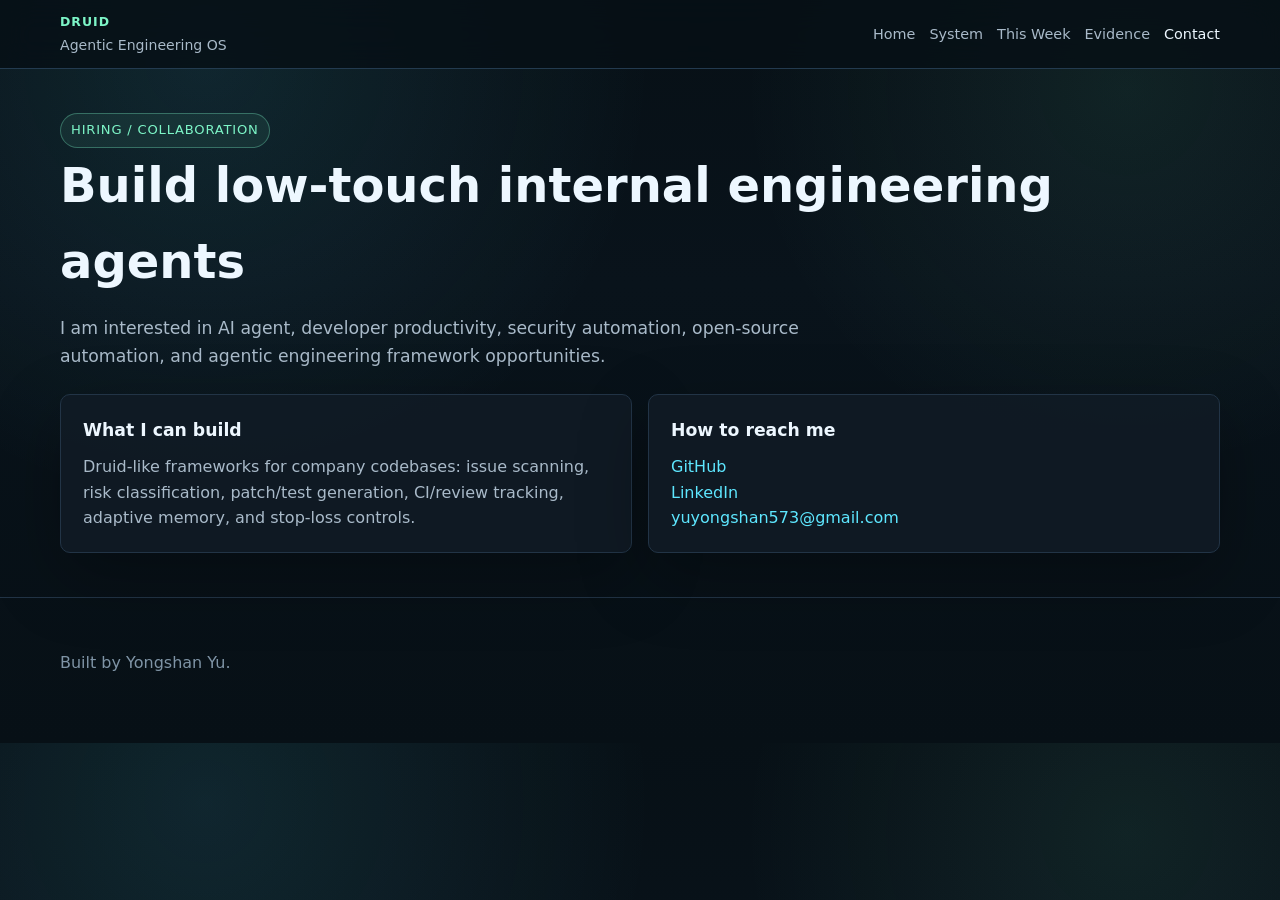
==== docs/contact.html @ bffdb19b "Launch Druid flagship portfolio" ====
<!doctype html>
<html lang="en">
<head>
  <meta charset="utf-8">
  <meta name="viewport" content="width=device-width, initial-scale=1">
  <title>Contact | Yongshan Yu</title>
  <meta name="description" content="Contact Yongshan Yu for agent framework, AI-assisted engineering workflow, developer productivity, and open-source automation opportunities.">
  <link rel="stylesheet" href="assets/styles.css">
</head>
<body>
  <header class="nav">
    <div class="shell nav-inner">
      <a class="brand" href="index.html"><strong>Druid</strong><span>Agentic Engineering OS</span></a>
      <nav class="nav-links" aria-label="Primary navigation">
        <a href="index.html">Home</a>
        <a href="druid.html">System</a>
        <a href="week.html">This Week</a>
        <a href="evidence.html">Evidence</a>
        <a class="active" href="contact.html">Contact</a>
      </nav>
    </div>
  </header>

  <main>
    <section class="section">
      <div class="shell">
        <span class="eyebrow">Hiring / collaboration</span>
        <h2>Build low-touch internal engineering agents</h2>
        <p class="section-intro">I am interested in AI agent, developer productivity, security automation, open-source automation, and agentic engineering framework opportunities.</p>
        <div class="grid-2">
          <article class="proof-card">
            <h3>What I can build</h3>
            <p>Druid-like frameworks for company codebases: issue scanning, risk classification, patch/test generation, CI/review tracking, adaptive memory, and stop-loss controls.</p>
          </article>
          <article class="proof-card">
            <h3>How to reach me</h3>
            <p><a href="https://github.com/yyswhsccc">GitHub</a></p>
            <p><a href="https://www.linkedin.com/in/yongshan-yu-195771319/">LinkedIn</a></p>
            <p><a href="mailto:yuyongshan573@gmail.com">yuyongshan573@gmail.com</a></p>
          </article>
        </div>
      </div>
    </section>
  </main>

  <footer class="footer"><div class="shell"><p>Built by Yongshan Yu.</p></div></footer>
</body>
</html>
---- docs/assets/styles.css ----
:root {
  color-scheme: dark;
  --bg: #071016;
  --panel: #101b25;
  --panel-2: #0c151d;
  --line: #223446;
  --line-strong: #31506a;
  --text: #edf7ff;
  --muted: #a9bac9;
  --faint: #7f94a6;
  --cyan: #5ee7ff;
  --mint: #7df5c7;
  --amber: #ffd37a;
  --red: #ff9b9b;
  --shadow: 0 24px 70px rgba(0, 0, 0, 0.28);
}

* {
  box-sizing: border-box;
}

html {
  scroll-behavior: smooth;
}

body {
  margin: 0;
  background:
    radial-gradient(circle at 16% 8%, rgba(94, 231, 255, 0.10), transparent 28rem),
    radial-gradient(circle at 88% 12%, rgba(125, 245, 199, 0.08), transparent 24rem),
    linear-gradient(180deg, #071016 0%, #09131b 38%, #071016 100%);
  color: var(--text);
  font-family: Inter, ui-sans-serif, system-ui, -apple-system, BlinkMacSystemFont, "Segoe UI", sans-serif;
  line-height: 1.58;
}

a {
  color: var(--cyan);
  text-decoration: none;
}

a:hover {
  text-decoration: underline;
}

.shell {
  width: min(1160px, calc(100% - 32px));
  margin: 0 auto;
}

.nav {
  position: sticky;
  top: 0;
  z-index: 20;
  border-bottom: 1px solid rgba(49, 80, 106, 0.68);
  background: rgba(7, 16, 22, 0.84);
  backdrop-filter: blur(16px);
}

.nav-inner {
  display: flex;
  align-items: center;
  justify-content: space-between;
  gap: 18px;
  min-height: 68px;
}

.brand {
  display: flex;
  flex-direction: column;
  gap: 2px;
}

.brand strong {
  letter-spacing: 0.08em;
  text-transform: uppercase;
  font-size: 0.78rem;
  color: var(--mint);
}

.brand span {
  color: var(--muted);
  font-size: 0.88rem;
}

.nav-links {
  display: flex;
  flex-wrap: wrap;
  justify-content: flex-end;
  gap: 14px;
}

.nav-links a {
  color: var(--muted);
  font-size: 0.9rem;
}

.nav-links a:hover,
.nav-links a.active {
  color: var(--text);
}

.hero {
  padding: 72px 0 42px;
}

.hero-grid {
  display: grid;
  grid-template-columns: minmax(0, 1.12fr) minmax(320px, 0.88fr);
  gap: 26px;
  align-items: stretch;
}

.hero-panel {
  min-height: 480px;
  padding: 44px;
  border: 1px solid var(--line-strong);
  background:
    linear-gradient(135deg, rgba(16, 27, 37, 0.96), rgba(8, 16, 24, 0.94)),
    linear-gradient(90deg, rgba(94, 231, 255, 0.08), rgba(125, 245, 199, 0.04));
  box-shadow: var(--shadow);
  border-radius: 10px;
  position: relative;
  overflow: hidden;
}

.hero-panel::before {
  content: "";
  position: absolute;
  inset: 0;
  pointer-events: none;
  background-image:
    linear-gradient(rgba(94, 231, 255, 0.05) 1px, transparent 1px),
    linear-gradient(90deg, rgba(94, 231, 255, 0.05) 1px, transparent 1px);
  background-size: 38px 38px;
  mask-image: linear-gradient(90deg, black, transparent 72%);
}

.hero-content {
  position: relative;
  max-width: 720px;
}

.eyebrow {
  display: inline-flex;
  align-items: center;
  gap: 8px;
  padding: 6px 10px;
  border: 1px solid rgba(125, 245, 199, 0.32);
  color: var(--mint);
  background: rgba(125, 245, 199, 0.07);
  border-radius: 999px;
  font-size: 0.82rem;
  letter-spacing: 0.06em;
  text-transform: uppercase;
}

h1 {
  margin: 22px 0 18px;
  font-size: clamp(3rem, 7vw, 6.8rem);
  line-height: 0.9;
  letter-spacing: 0;
}

.lead {
  max-width: 780px;
  margin: 0;
  color: var(--muted);
  font-size: clamp(1.12rem, 2vw, 1.42rem);
}

.hero-actions {
  display: flex;
  flex-wrap: wrap;
  gap: 12px;
  margin-top: 30px;
}

.button {
  display: inline-flex;
  align-items: center;
  justify-content: center;
  min-height: 44px;
  padding: 0 16px;
  border-radius: 8px;
  border: 1px solid var(--line-strong);
  background: rgba(16, 27, 37, 0.84);
  color: var(--text);
  font-weight: 700;
}

.button.primary {
  border-color: rgba(94, 231, 255, 0.5);
  background: linear-gradient(135deg, rgba(94, 231, 255, 0.2), rgba(125, 245, 199, 0.12));
}

.metric-stack {
  display: grid;
  gap: 14px;
}

.metric-card,
.panel,
.proof-card {
  border: 1px solid var(--line);
  background: rgba(16, 27, 37, 0.88);
  border-radius: 10px;
  box-shadow: var(--shadow);
}

.metric-card {
  padding: 24px;
}

.metric-card .number {
  display: block;
  color: var(--text);
  font-size: 2.35rem;
  line-height: 1;
  font-weight: 850;
}

.metric-card .label {
  display: block;
  margin-top: 8px;
  color: var(--muted);
}

.metric-card.accent {
  border-color: rgba(94, 231, 255, 0.42);
}

.section {
  padding: 44px 0;
}

.section h2 {
  margin: 0 0 16px;
  font-size: clamp(1.8rem, 4vw, 3rem);
  letter-spacing: 0;
}

.section-intro {
  max-width: 840px;
  margin: 0 0 24px;
  color: var(--muted);
  font-size: 1.08rem;
}

.panel {
  padding: 28px;
}

.grid-3 {
  display: grid;
  grid-template-columns: repeat(3, minmax(0, 1fr));
  gap: 16px;
}

.grid-2 {
  display: grid;
  grid-template-columns: repeat(2, minmax(0, 1fr));
  gap: 16px;
}

.proof-card {
  padding: 22px;
}

.proof-card h3 {
  margin: 0 0 10px;
  font-size: 1.08rem;
}

.proof-card p {
  margin: 0;
  color: var(--muted);
}

.table-wrap {
  overflow-x: auto;
  border: 1px solid var(--line);
  border-radius: 10px;
  background: rgba(12, 21, 29, 0.78);
}

table {
  width: 100%;
  border-collapse: collapse;
  min-width: 760px;
}

th,
td {
  padding: 14px 16px;
  border-bottom: 1px solid rgba(34, 52, 70, 0.78);
  text-align: left;
  vertical-align: top;
}

th {
  color: var(--mint);
  font-size: 0.78rem;
  letter-spacing: 0.06em;
  text-transform: uppercase;
  background: rgba(12, 21, 29, 0.82);
}

td {
  color: var(--muted);
}

td strong {
  color: var(--text);
}

.tag-list {
  display: flex;
  flex-wrap: wrap;
  gap: 8px;
  margin-top: 14px;
}

.tag {
  display: inline-flex;
  align-items: center;
  min-height: 30px;
  padding: 0 10px;
  border: 1px solid rgba(94, 231, 255, 0.22);
  border-radius: 999px;
  color: var(--muted);
  background: rgba(94, 231, 255, 0.06);
  font-size: 0.88rem;
}

.diagram {
  width: 100%;
  margin-top: 8px;
}

.diagram svg {
  width: 100%;
  height: auto;
}

.timeline {
  display: grid;
  gap: 14px;
}

.timeline-item {
  display: grid;
  grid-template-columns: 150px minmax(0, 1fr);
  gap: 18px;
  padding: 18px;
  border: 1px solid var(--line);
  background: rgba(12, 21, 29, 0.72);
  border-radius: 10px;
}

.timeline-item time {
  color: var(--mint);
  font-weight: 800;
}

.timeline-item p {
  margin: 0;
  color: var(--muted);
}

.footer {
  padding: 36px 0 52px;
  border-top: 1px solid var(--line);
  color: var(--faint);
}

.notice {
  border-left: 3px solid var(--amber);
  padding: 12px 14px;
  background: rgba(255, 211, 122, 0.08);
  color: var(--muted);
  border-radius: 8px;
}

@media (max-width: 860px) {
  .nav-inner,
  .hero-grid,
  .grid-2,
  .grid-3 {
    grid-template-columns: 1fr;
  }

  .nav-inner {
    display: grid;
    align-items: start;
    padding: 14px 0;
  }

  .nav-links {
    justify-content: flex-start;
  }

  .hero {
    padding-top: 36px;
  }

  .hero-panel {
    min-height: auto;
    padding: 28px;
  }

  .timeline-item {
    grid-template-columns: 1fr;
  }
}
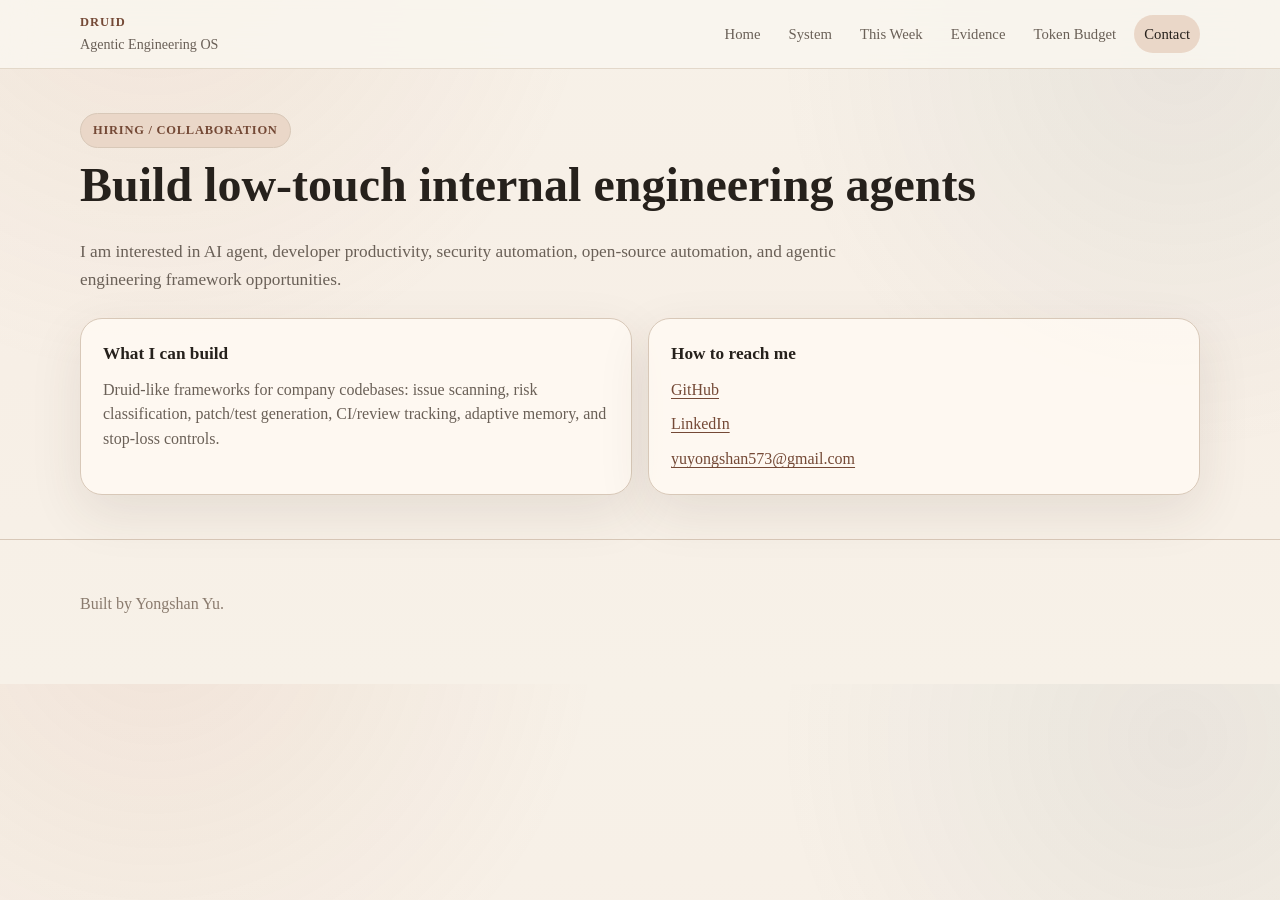
==== commit fdf37613: "Add token budget audit and full merged evidence board" ====
--- a/docs/contact.html
+++ b/docs/contact.html
@@ -16,6 +16,7 @@
         <a href="druid.html">System</a>
         <a href="week.html">This Week</a>
         <a href="evidence.html">Evidence</a>
+        <a href="token.html">Token Budget</a>
         <a class="active" href="contact.html">Contact</a>
       </nav>
     </div>
@@ -46,4 +47,3 @@
   <footer class="footer"><div class="shell"><p>Built by Yongshan Yu.</p></div></footer>
 </body>
 </html>
-
--- a/docs/assets/styles.css
+++ b/docs/assets/styles.css
@@ -1,18 +1,24 @@
 :root {
-  color-scheme: dark;
-  --bg: #071016;
-  --panel: #101b25;
-  --panel-2: #0c151d;
-  --line: #223446;
-  --line-strong: #31506a;
-  --text: #edf7ff;
-  --muted: #a9bac9;
-  --faint: #7f94a6;
-  --cyan: #5ee7ff;
-  --mint: #7df5c7;
-  --amber: #ffd37a;
-  --red: #ff9b9b;
-  --shadow: 0 24px 70px rgba(0, 0, 0, 0.28);
+  color-scheme: light;
+  --font-display: "Times New Roman", "Tiempos Headline", "Tiempos Text", "Iowan Old Style", Georgia, Cambria, serif;
+  --font-sans: "Times New Roman", "Tiempos Text", "Iowan Old Style", Georgia, Cambria, serif;
+  --font-body: "Times New Roman", "Tiempos Text", "Iowan Old Style", Georgia, Cambria, serif;
+  --bg: #f7f1e8;
+  --bg-soft: #eee2d4;
+  --panel: #fffaf2;
+  --panel-2: #f4e8d9;
+  --line: #d8c8b8;
+  --line-strong: #b99f8a;
+  --text: #26211c;
+  --muted: #6a6057;
+  --faint: #8a7b6e;
+  --accent: #b8694b;
+  --accent-dark: #744936;
+  --accent-soft: #ead7c8;
+  --ink: #191715;
+  --slate: #45515a;
+  --green: #657a56;
+  --shadow: 0 18px 52px rgba(72, 49, 35, 0.10);
 }
 
 * {
@@ -26,25 +32,55 @@
 body {
   margin: 0;
   background:
-    radial-gradient(circle at 16% 8%, rgba(94, 231, 255, 0.10), transparent 28rem),
-    radial-gradient(circle at 88% 12%, rgba(125, 245, 199, 0.08), transparent 24rem),
-    linear-gradient(180deg, #071016 0%, #09131b 38%, #071016 100%);
-  color: var(--text);
-  font-family: Inter, ui-sans-serif, system-ui, -apple-system, BlinkMacSystemFont, "Segoe UI", sans-serif;
-  line-height: 1.58;
+    radial-gradient(circle at 12% -10%, rgba(184, 105, 75, 0.10), transparent 28rem),
+    radial-gradient(circle at 92% 8%, rgba(69, 81, 90, 0.08), transparent 25rem),
+    linear-gradient(180deg, var(--bg) 0%, #f7efe6 54%, var(--bg) 100%);
+  color: var(--text);
+  font-family: var(--font-sans);
+  line-height: 1.54;
+  -webkit-font-smoothing: antialiased;
+  text-rendering: optimizeLegibility;
+}
+
+p,
+li,
+td,
+.lead,
+.section-intro,
+.metric-card .label,
+.timeline-item p,
+.proof-card p,
+.surface-card p,
+.callout p,
+.footer {
+  font-family: var(--font-body);
+}
+
+h1,
+h2,
+h3,
+.brand,
+.nav-links,
+.button,
+.eyebrow,
+.kicker,
+.metric-card .number,
+th {
+  font-family: var(--font-display);
 }
 
 a {
-  color: var(--cyan);
-  text-decoration: none;
+  color: var(--accent-dark);
+  text-decoration-thickness: 1px;
+  text-underline-offset: 3px;
 }
 
 a:hover {
-  text-decoration: underline;
+  color: var(--accent);
 }
 
 .shell {
-  width: min(1160px, calc(100% - 32px));
+  width: min(1120px, calc(100% - 32px));
   margin: 0 auto;
 }
 
@@ -52,30 +88,32 @@
   position: sticky;
   top: 0;
   z-index: 20;
-  border-bottom: 1px solid rgba(49, 80, 106, 0.68);
-  background: rgba(7, 16, 22, 0.84);
-  backdrop-filter: blur(16px);
+  border-bottom: 1px solid rgba(223, 209, 193, 0.82);
+  background: rgba(250, 246, 239, 0.86);
+  backdrop-filter: blur(18px);
 }
 
 .nav-inner {
   display: flex;
   align-items: center;
   justify-content: space-between;
-  gap: 18px;
+  gap: 22px;
   min-height: 68px;
 }
 
 .brand {
+  color: var(--text);
   display: flex;
   flex-direction: column;
   gap: 2px;
+  text-decoration: none;
 }
 
 .brand strong {
   letter-spacing: 0.08em;
   text-transform: uppercase;
   font-size: 0.78rem;
-  color: var(--mint);
+  color: var(--accent-dark);
 }
 
 .brand span {
@@ -87,57 +125,62 @@
   display: flex;
   flex-wrap: wrap;
   justify-content: flex-end;
-  gap: 14px;
+  gap: 8px;
 }
 
 .nav-links a {
   color: var(--muted);
-  font-size: 0.9rem;
+  font-size: 0.92rem;
+  text-decoration: none;
+  padding: 8px 10px;
+  border-radius: 999px;
 }
 
 .nav-links a:hover,
 .nav-links a.active {
   color: var(--text);
+  background: var(--accent-soft);
 }
 
 .hero {
-  padding: 72px 0 42px;
+  padding: 70px 0 42px;
 }
 
 .hero-grid {
   display: grid;
-  grid-template-columns: minmax(0, 1.12fr) minmax(320px, 0.88fr);
-  gap: 26px;
+  grid-template-columns: minmax(0, 1.08fr) minmax(300px, 0.92fr);
+  gap: 22px;
   align-items: stretch;
 }
 
 .hero-panel {
-  min-height: 480px;
-  padding: 44px;
-  border: 1px solid var(--line-strong);
+  min-height: 450px;
+  padding: 48px;
+  border: 1px solid var(--line);
   background:
-    linear-gradient(135deg, rgba(16, 27, 37, 0.96), rgba(8, 16, 24, 0.94)),
-    linear-gradient(90deg, rgba(94, 231, 255, 0.08), rgba(125, 245, 199, 0.04));
+    linear-gradient(135deg, rgba(255, 250, 243, 0.98), rgba(248, 239, 229, 0.94)),
+    var(--panel);
   box-shadow: var(--shadow);
-  border-radius: 10px;
+  border-radius: 26px;
   position: relative;
   overflow: hidden;
 }
 
-.hero-panel::before {
+.hero-panel::after {
   content: "";
   position: absolute;
-  inset: 0;
-  pointer-events: none;
-  background-image:
-    linear-gradient(rgba(94, 231, 255, 0.05) 1px, transparent 1px),
-    linear-gradient(90deg, rgba(94, 231, 255, 0.05) 1px, transparent 1px);
-  background-size: 38px 38px;
-  mask-image: linear-gradient(90deg, black, transparent 72%);
+  left: -12%;
+  right: -12%;
+  bottom: -46%;
+  height: 56%;
+  background: #eadbc9;
+  border-radius: 50% 50% 0 0;
+  opacity: 0.46;
 }
 
 .hero-content {
   position: relative;
+  z-index: 1;
   max-width: 720px;
 }
 
@@ -145,28 +188,31 @@
   display: inline-flex;
   align-items: center;
   gap: 8px;
-  padding: 6px 10px;
-  border: 1px solid rgba(125, 245, 199, 0.32);
-  color: var(--mint);
-  background: rgba(125, 245, 199, 0.07);
+  padding: 7px 12px;
+  border: 1px solid var(--line);
+  color: var(--accent-dark);
+  background: var(--accent-soft);
   border-radius: 999px;
-  font-size: 0.82rem;
+  font-size: 0.78rem;
+  font-weight: 760;
   letter-spacing: 0.06em;
   text-transform: uppercase;
 }
 
 h1 {
-  margin: 22px 0 18px;
-  font-size: clamp(3rem, 7vw, 6.8rem);
-  line-height: 0.9;
+  margin: 24px 0 18px;
+  font-size: clamp(3rem, 6.4vw, 6rem);
+  line-height: 0.95;
   letter-spacing: 0;
+  font-weight: 760;
 }
 
 .lead {
   max-width: 780px;
   margin: 0;
   color: var(--muted);
-  font-size: clamp(1.12rem, 2vw, 1.42rem);
+  font-size: clamp(1.1rem, 2vw, 1.35rem);
+  line-height: 1.42;
 }
 
 .hero-actions {
@@ -182,29 +228,38 @@
   justify-content: center;
   min-height: 44px;
   padding: 0 16px;
-  border-radius: 8px;
+  border-radius: 999px;
   border: 1px solid var(--line-strong);
-  background: rgba(16, 27, 37, 0.84);
-  color: var(--text);
-  font-weight: 700;
+  background: rgba(255, 250, 243, 0.84);
+  color: var(--text);
+  font-weight: 720;
+  text-decoration: none;
+}
+
+.button:hover {
+  text-decoration: none;
+  border-color: var(--accent);
 }
 
 .button.primary {
-  border-color: rgba(94, 231, 255, 0.5);
-  background: linear-gradient(135deg, rgba(94, 231, 255, 0.2), rgba(125, 245, 199, 0.12));
+  border-color: var(--accent);
+  background: var(--accent);
+  color: #fffaf3;
 }
 
 .metric-stack {
   display: grid;
   gap: 14px;
+  align-content: start;
+  grid-auto-rows: min-content;
 }
 
 .metric-card,
 .panel,
 .proof-card {
   border: 1px solid var(--line);
-  background: rgba(16, 27, 37, 0.88);
-  border-radius: 10px;
+  background: rgba(255, 250, 243, 0.88);
+  border-radius: 22px;
   box-shadow: var(--shadow);
 }
 
@@ -217,7 +272,7 @@
   color: var(--text);
   font-size: 2.35rem;
   line-height: 1;
-  font-weight: 850;
+  font-weight: 760;
 }
 
 .metric-card .label {
@@ -227,7 +282,8 @@
 }
 
 .metric-card.accent {
-  border-color: rgba(94, 231, 255, 0.42);
+  border-color: #d7ad96;
+  background: #fff7ef;
 }
 
 .section {
@@ -238,6 +294,7 @@
   margin: 0 0 16px;
   font-size: clamp(1.8rem, 4vw, 3rem);
   letter-spacing: 0;
+  font-weight: 720;
 }
 
 .section-intro {
@@ -245,6 +302,7 @@
   margin: 0 0 24px;
   color: var(--muted);
   font-size: 1.08rem;
+  line-height: 1.62;
 }
 
 .panel {
@@ -273,15 +331,20 @@
 }
 
 .proof-card p {
-  margin: 0;
-  color: var(--muted);
+  margin: 0 0 10px;
+  color: var(--muted);
+}
+
+.proof-card p:last-child {
+  margin-bottom: 0;
 }
 
 .table-wrap {
   overflow-x: auto;
   border: 1px solid var(--line);
-  border-radius: 10px;
-  background: rgba(12, 21, 29, 0.78);
+  border-radius: 22px;
+  background: rgba(255, 250, 243, 0.82);
+  box-shadow: var(--shadow);
 }
 
 table {
@@ -293,17 +356,17 @@
 th,
 td {
   padding: 14px 16px;
-  border-bottom: 1px solid rgba(34, 52, 70, 0.78);
+  border-bottom: 1px solid rgba(223, 209, 193, 0.82);
   text-align: left;
   vertical-align: top;
 }
 
 th {
-  color: var(--mint);
+  color: var(--accent-dark);
   font-size: 0.78rem;
   letter-spacing: 0.06em;
   text-transform: uppercase;
-  background: rgba(12, 21, 29, 0.82);
+  background: rgba(248, 239, 229, 0.86);
 }
 
 td {
@@ -325,11 +388,11 @@
   display: inline-flex;
   align-items: center;
   min-height: 30px;
-  padding: 0 10px;
-  border: 1px solid rgba(94, 231, 255, 0.22);
+  padding: 0 11px;
+  border: 1px solid var(--line);
   border-radius: 999px;
   color: var(--muted);
-  background: rgba(94, 231, 255, 0.06);
+  background: rgba(255, 250, 243, 0.84);
   font-size: 0.88rem;
 }
 
@@ -338,9 +401,11 @@
   margin-top: 8px;
 }
 
+.diagram img,
 .diagram svg {
   width: 100%;
   height: auto;
+  display: block;
 }
 
 .timeline {
@@ -354,12 +419,12 @@
   gap: 18px;
   padding: 18px;
   border: 1px solid var(--line);
-  background: rgba(12, 21, 29, 0.72);
-  border-radius: 10px;
+  background: rgba(255, 250, 243, 0.78);
+  border-radius: 22px;
 }
 
 .timeline-item time {
-  color: var(--mint);
+  color: var(--accent-dark);
   font-weight: 800;
 }
 
@@ -375,18 +440,207 @@
 }
 
 .notice {
-  border-left: 3px solid var(--amber);
+  border-left: 3px solid var(--accent);
   padding: 12px 14px;
-  background: rgba(255, 211, 122, 0.08);
-  color: var(--muted);
-  border-radius: 8px;
+  background: rgba(200, 111, 85, 0.09);
+  color: var(--muted);
+  border-radius: 12px;
+}
+
+.kicker {
+  color: var(--accent-dark);
+  font-size: 0.78rem;
+  font-weight: 760;
+  letter-spacing: 0.08em;
+  margin: 0 0 8px;
+  text-transform: uppercase;
+}
+
+.stack {
+  display: grid;
+  gap: 12px;
+}
+
+.split {
+  display: grid;
+  grid-template-columns: minmax(0, 0.92fr) minmax(320px, 1.08fr);
+  gap: 18px;
+  align-items: start;
+}
+
+.surface-grid {
+  display: grid;
+  grid-template-columns: repeat(2, minmax(0, 1fr));
+  gap: 14px;
+}
+
+.surface-card {
+  border: 1px solid var(--line);
+  background: rgba(255, 250, 242, 0.88);
+  border-radius: 18px;
+  padding: 18px;
+  box-shadow: 0 10px 28px rgba(72, 49, 35, 0.07);
+}
+
+.surface-card h3 {
+  margin: 0 0 8px;
+  font-size: 1rem;
+}
+
+.surface-card p {
+  margin: 0 0 10px;
+  color: var(--muted);
+}
+
+.surface-card p:last-child {
+  margin-bottom: 0;
+}
+
+.surface-card strong {
+  color: var(--text);
+}
+
+.callout {
+  border: 1px solid rgba(116, 73, 54, 0.24);
+  background: linear-gradient(135deg, rgba(234, 215, 200, 0.78), rgba(255, 250, 242, 0.90));
+  border-radius: 22px;
+  padding: 24px;
+}
+
+.mono-flow {
+  border: 1px solid var(--line);
+  background: #1f1b18;
+  color: #f8efe4;
+  border-radius: 18px;
+  padding: 18px;
+  font-family: "SFMono-Regular", "SF Mono", Consolas, "Liberation Mono", monospace;
+  font-size: 0.92rem;
+  line-height: 1.75;
+  overflow-x: auto;
+}
+
+.outcome-list {
+  display: grid;
+  gap: 10px;
+  margin: 18px 0 0;
+}
+
+.outcome-list div {
+  border-left: 3px solid var(--accent);
+  color: var(--muted);
+  padding-left: 12px;
+}
+
+.small {
+  color: var(--faint);
+  font-size: 0.92rem;
+}
+
+.audit-grid {
+  display: grid;
+  grid-template-columns: repeat(4, minmax(0, 1fr));
+  gap: 14px;
+}
+
+.audit-card {
+  border: 1px solid var(--line);
+  background: rgba(255, 250, 242, 0.88);
+  border-radius: 18px;
+  padding: 18px;
+  box-shadow: 0 10px 28px rgba(72, 49, 35, 0.07);
+}
+
+.audit-card .number {
+  display: block;
+  font-size: 2rem;
+  line-height: 1;
+  font-weight: 700;
+  color: var(--text);
+}
+
+.audit-card .label {
+  display: block;
+  margin-top: 8px;
+  color: var(--muted);
+}
+
+.evidence-group {
+  border: 1px solid var(--line);
+  background: rgba(255, 250, 242, 0.86);
+  border-radius: 20px;
+  margin: 14px 0;
+  overflow: hidden;
+  box-shadow: 0 10px 28px rgba(72, 49, 35, 0.06);
+}
+
+.evidence-group summary {
+  cursor: pointer;
+  list-style: none;
+  padding: 18px 20px;
+  border-bottom: 1px solid var(--line);
+}
+
+.evidence-group summary::-webkit-details-marker {
+  display: none;
+}
+
+.evidence-group summary h3 {
+  display: inline;
+  margin: 0;
+}
+
+.evidence-group summary span {
+  color: var(--muted);
+  margin-left: 8px;
+}
+
+.merged-list {
+  display: grid;
+  gap: 0;
+}
+
+.merged-item {
+  padding: 18px 20px;
+  border-bottom: 1px solid rgba(216, 200, 184, 0.72);
+}
+
+.merged-item:last-child {
+  border-bottom: 0;
+}
+
+.merged-item h4 {
+  margin: 0 0 8px;
+  font-size: 1.05rem;
+}
+
+.merged-item p {
+  margin: 0 0 8px;
+  color: var(--muted);
+}
+
+.merged-meta {
+  display: flex;
+  flex-wrap: wrap;
+  gap: 8px;
+  margin-top: 10px;
+}
+
+.merged-meta span {
+  border: 1px solid var(--line);
+  border-radius: 999px;
+  color: var(--faint);
+  padding: 5px 9px;
+  font-size: 0.86rem;
 }
 
 @media (max-width: 860px) {
   .nav-inner,
   .hero-grid,
   .grid-2,
-  .grid-3 {
+  .grid-3,
+  .split,
+  .surface-grid,
+  .audit-grid {
     grid-template-columns: 1fr;
   }
 
@@ -413,4 +667,3 @@
     grid-template-columns: 1fr;
   }
 }
-
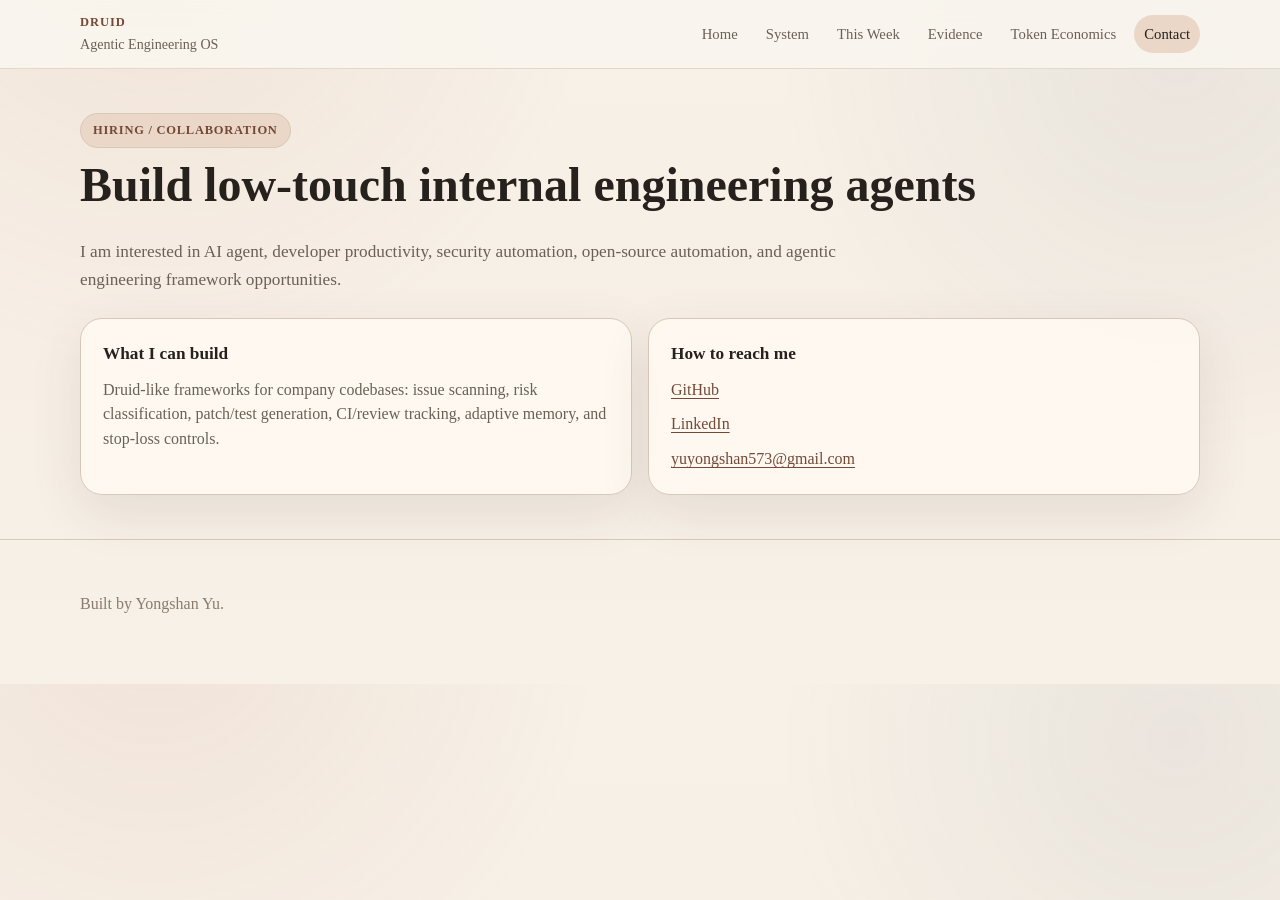
==== commit 0fb58f37: "docs: explain Druid token economics" ====
--- a/docs/contact.html
+++ b/docs/contact.html
@@ -16,7 +16,7 @@
         <a href="druid.html">System</a>
         <a href="week.html">This Week</a>
         <a href="evidence.html">Evidence</a>
-        <a href="token.html">Token Budget</a>
+        <a href="token.html">Token Economics</a>
         <a class="active" href="contact.html">Contact</a>
       </nav>
     </div>
--- a/docs/assets/styles.css
+++ b/docs/assets/styles.css
@@ -339,6 +339,77 @@
   margin-bottom: 0;
 }
 
+.credited-panel {
+  display: grid;
+  grid-template-columns: minmax(0, 0.72fr) minmax(0, 1.28fr);
+  gap: 18px;
+  align-items: stretch;
+  margin: 26px 0 18px;
+  border: 1px solid rgba(116, 73, 54, 0.28);
+  background:
+    linear-gradient(135deg, rgba(234, 215, 200, 0.88), rgba(255, 250, 242, 0.94)),
+    var(--panel);
+  border-radius: 24px;
+  padding: 20px;
+  box-shadow: var(--shadow);
+}
+
+.credited-copy {
+  padding: 6px 6px 6px 2px;
+}
+
+.credited-copy h3 {
+  margin: 0 0 12px;
+  font-size: clamp(1.45rem, 2.6vw, 2.2rem);
+  line-height: 1.04;
+}
+
+.credited-copy p {
+  color: var(--muted);
+  margin: 0;
+}
+
+.credited-grid {
+  display: grid;
+  grid-template-columns: repeat(2, minmax(0, 1fr));
+  gap: 14px;
+}
+
+.credited-card {
+  border: 1px solid rgba(185, 159, 138, 0.82);
+  background: rgba(255, 250, 242, 0.92);
+  border-radius: 18px;
+  padding: 18px;
+  box-shadow: 0 12px 30px rgba(72, 49, 35, 0.08);
+}
+
+.credited-card h4 {
+  margin: 0 0 10px;
+  font-size: 1.08rem;
+}
+
+.credited-card p {
+  margin: 0 0 10px;
+  color: var(--muted);
+}
+
+.credited-card p:last-child {
+  margin-bottom: 0;
+}
+
+.status-pill {
+  display: inline-flex;
+  width: fit-content;
+  padding: 5px 10px;
+  border: 1px solid rgba(116, 73, 54, 0.24);
+  border-radius: 999px;
+  background: rgba(184, 105, 75, 0.10);
+  color: var(--accent-dark) !important;
+  font-size: 0.8rem;
+  font-weight: 760;
+  letter-spacing: 0.02em;
+}
+
 .table-wrap {
   overflow-x: auto;
   border: 1px solid var(--line);
@@ -640,7 +711,9 @@
   .grid-3,
   .split,
   .surface-grid,
-  .audit-grid {
+  .audit-grid,
+  .credited-panel,
+  .credited-grid {
     grid-template-columns: 1fr;
   }
 
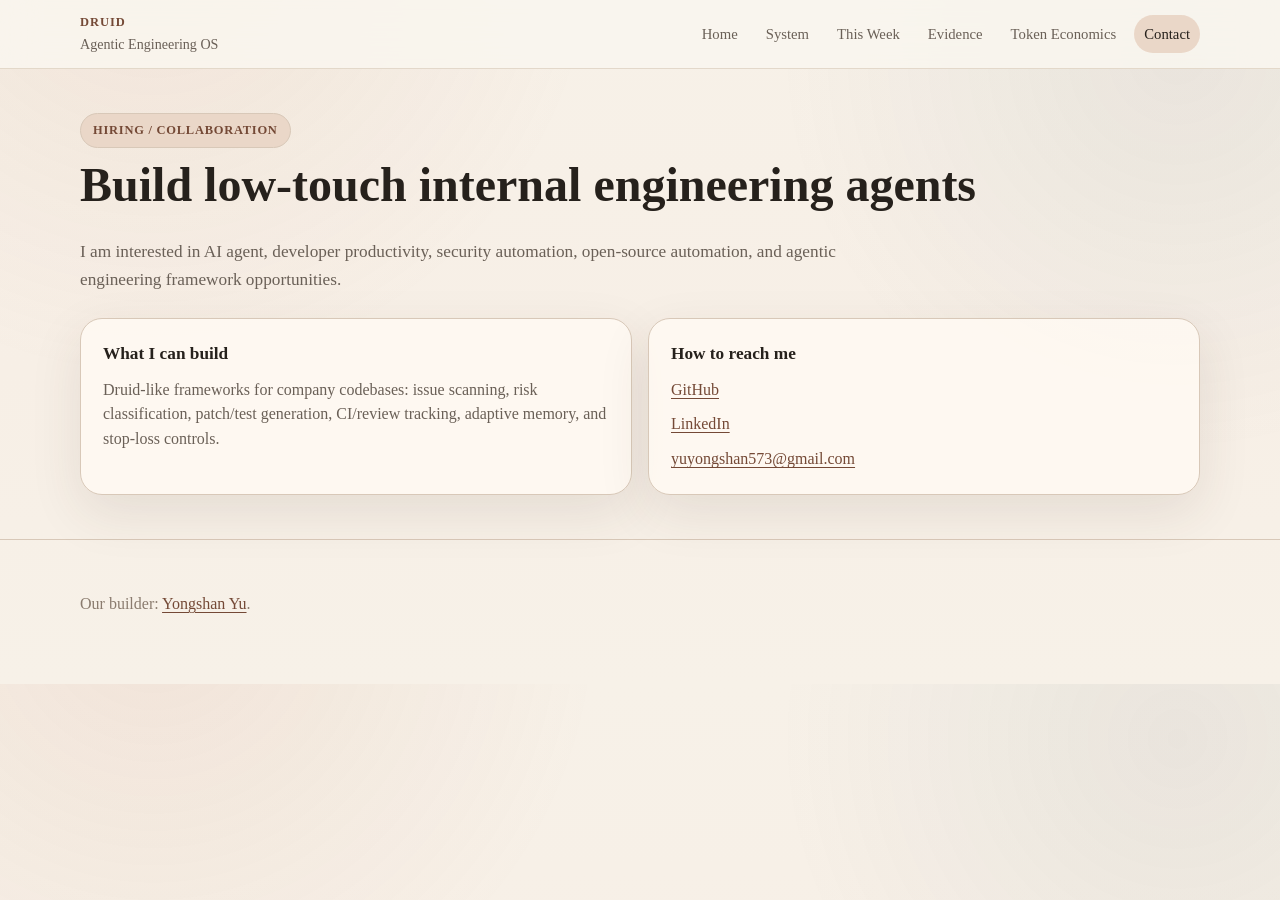
==== commit fb5c0805: "docs: present Druid as self-maintaining legion" ====
--- a/docs/contact.html
+++ b/docs/contact.html
@@ -44,6 +44,6 @@
     </section>
   </main>
 
-  <footer class="footer"><div class="shell"><p>Built by Yongshan Yu.</p></div></footer>
+  <footer class="footer"><div class="shell"><p>Our builder: <a href="https://github.com/yyswhsccc">Yongshan Yu</a>.</p></div></footer>
 </body>
 </html>
--- a/docs/assets/styles.css
+++ b/docs/assets/styles.css
@@ -199,6 +199,16 @@
   text-transform: uppercase;
 }
 
+.eyebrow a {
+  color: inherit;
+  text-decoration-color: rgba(116, 73, 54, 0.45);
+  text-underline-offset: 4px;
+}
+
+.eyebrow a:hover {
+  color: var(--accent);
+}
+
 h1 {
   margin: 24px 0 18px;
   font-size: clamp(3rem, 6.4vw, 6rem);
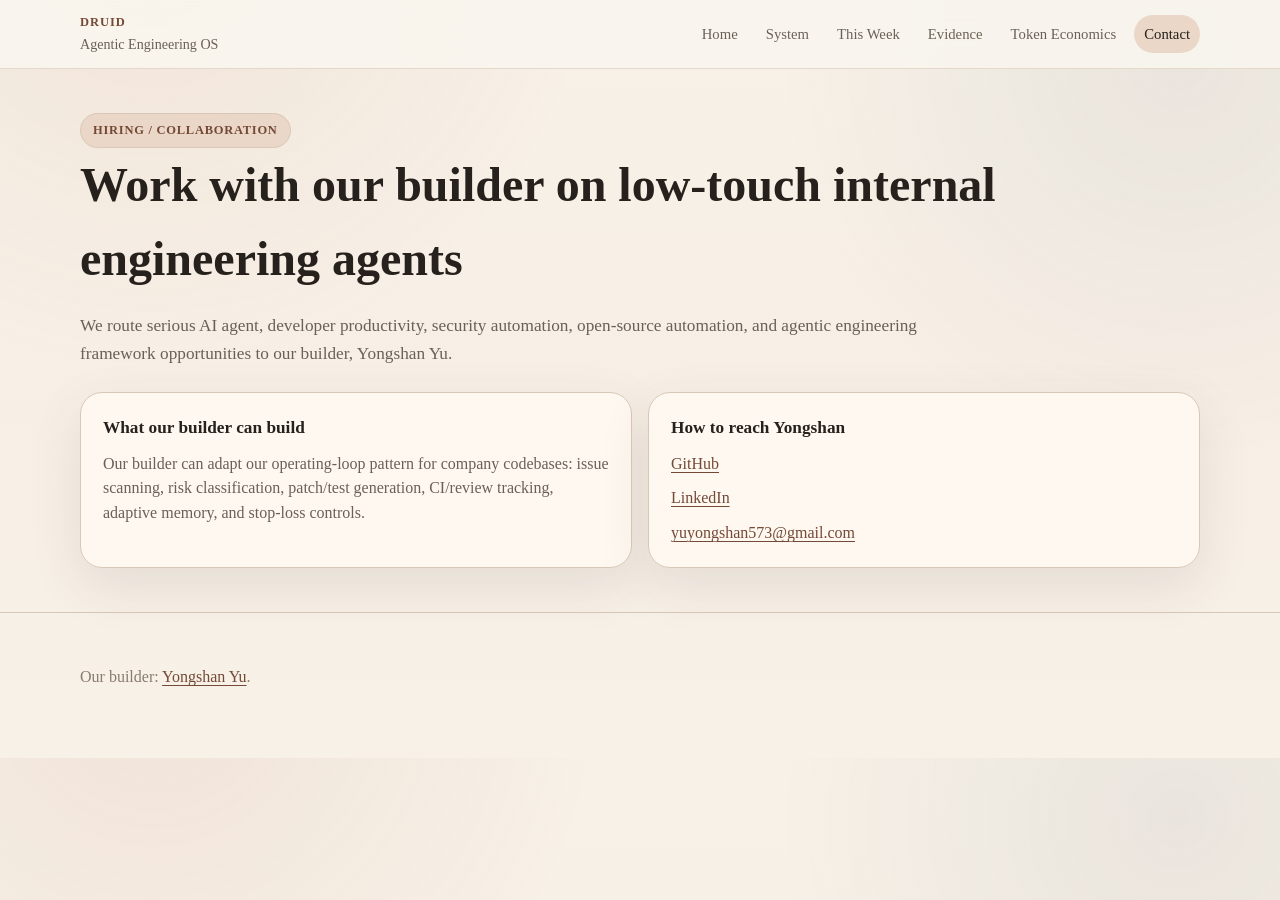
==== commit 9d75dd75: "docs: unify Druid first-person voice" ====
--- a/docs/contact.html
+++ b/docs/contact.html
@@ -3,8 +3,8 @@
 <head>
   <meta charset="utf-8">
   <meta name="viewport" content="width=device-width, initial-scale=1">
-  <title>Contact | Yongshan Yu</title>
-  <meta name="description" content="Contact Yongshan Yu for agent framework, AI-assisted engineering workflow, developer productivity, and open-source automation opportunities.">
+  <title>Contact our builder | Druid</title>
+  <meta name="description" content="Reach our builder for agent framework, AI-assisted engineering workflow, developer productivity, and open-source automation opportunities.">
   <link rel="stylesheet" href="assets/styles.css">
 </head>
 <body>
@@ -26,15 +26,15 @@
     <section class="section">
       <div class="shell">
         <span class="eyebrow">Hiring / collaboration</span>
-        <h2>Build low-touch internal engineering agents</h2>
-        <p class="section-intro">I am interested in AI agent, developer productivity, security automation, open-source automation, and agentic engineering framework opportunities.</p>
+        <h2>Work with our builder on low-touch internal engineering agents</h2>
+        <p class="section-intro">We route serious AI agent, developer productivity, security automation, open-source automation, and agentic engineering framework opportunities to our builder, Yongshan Yu.</p>
         <div class="grid-2">
           <article class="proof-card">
-            <h3>What I can build</h3>
-            <p>Druid-like frameworks for company codebases: issue scanning, risk classification, patch/test generation, CI/review tracking, adaptive memory, and stop-loss controls.</p>
+            <h3>What our builder can build</h3>
+            <p>Our builder can adapt our operating-loop pattern for company codebases: issue scanning, risk classification, patch/test generation, CI/review tracking, adaptive memory, and stop-loss controls.</p>
           </article>
           <article class="proof-card">
-            <h3>How to reach me</h3>
+            <h3>How to reach Yongshan</h3>
             <p><a href="https://github.com/yyswhsccc">GitHub</a></p>
             <p><a href="https://www.linkedin.com/in/yongshan-yu-195771319/">LinkedIn</a></p>
             <p><a href="mailto:yuyongshan573@gmail.com">yuyongshan573@gmail.com</a></p>
